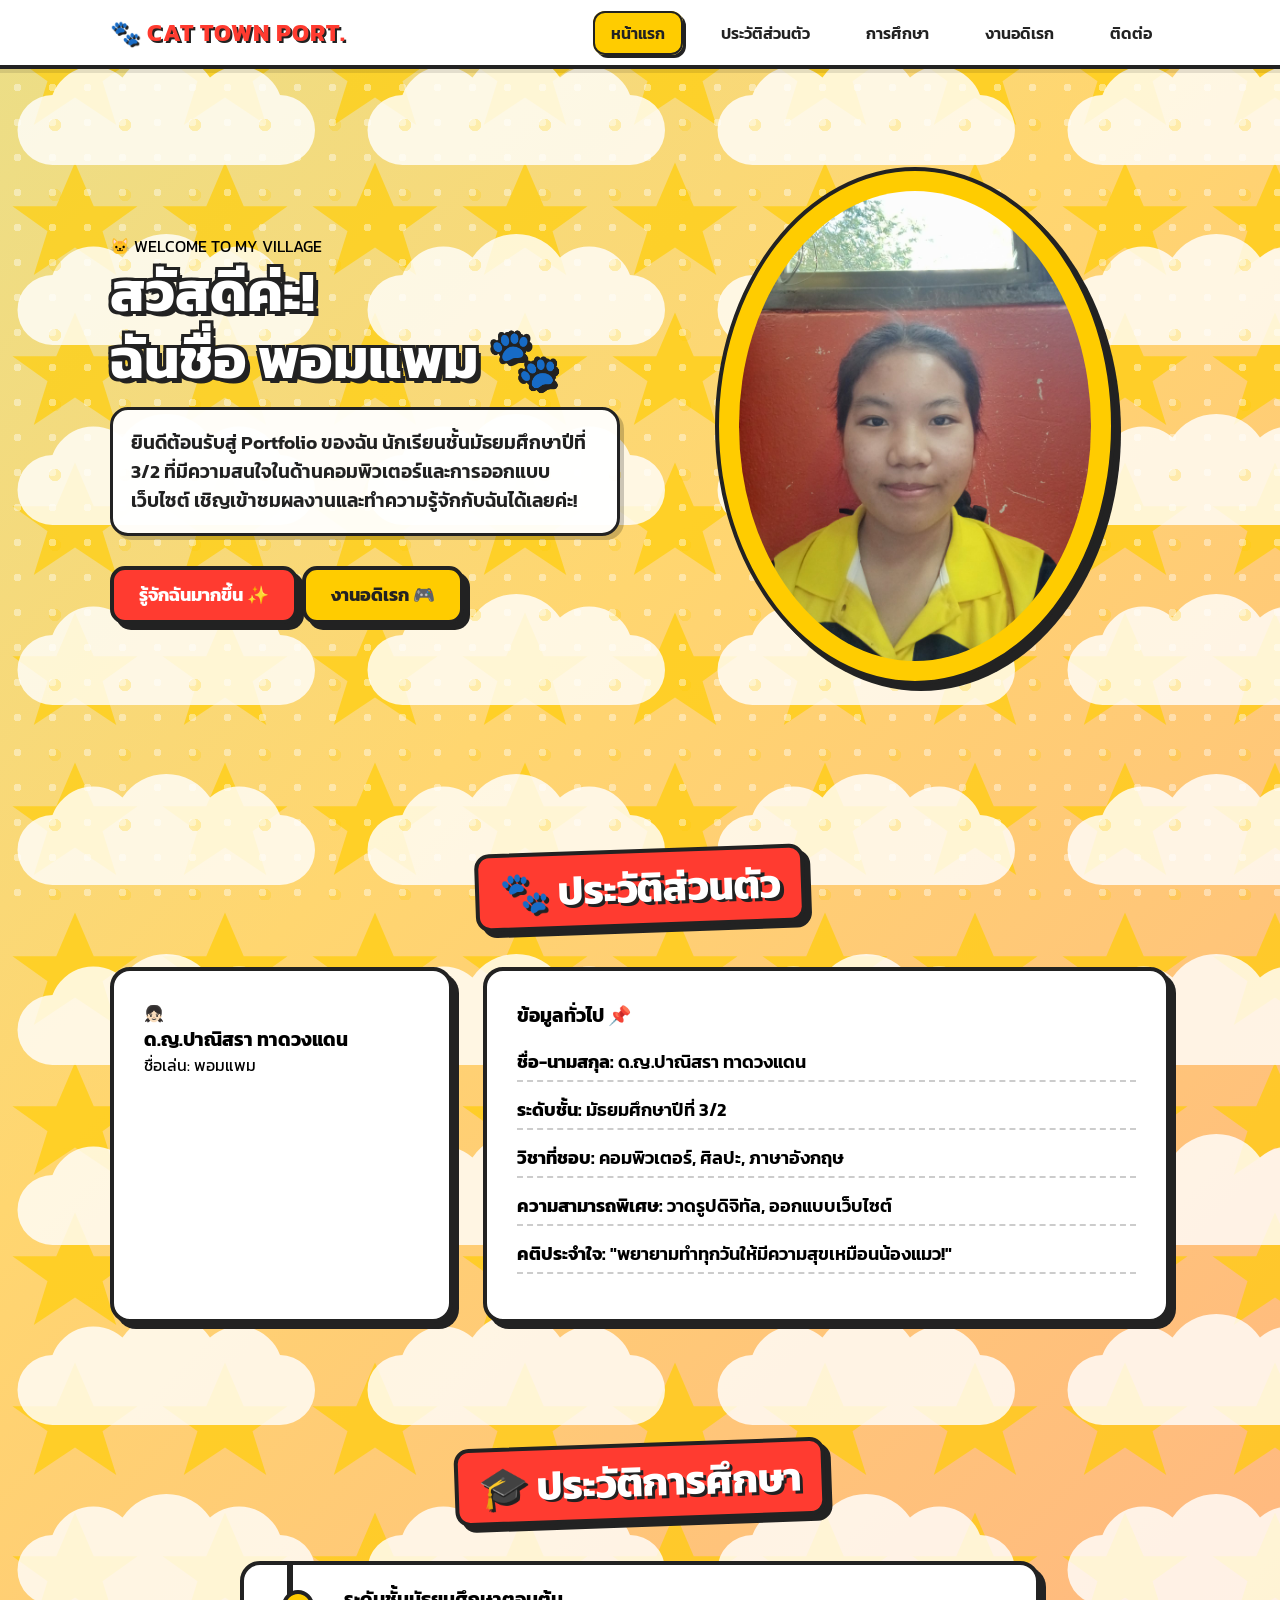
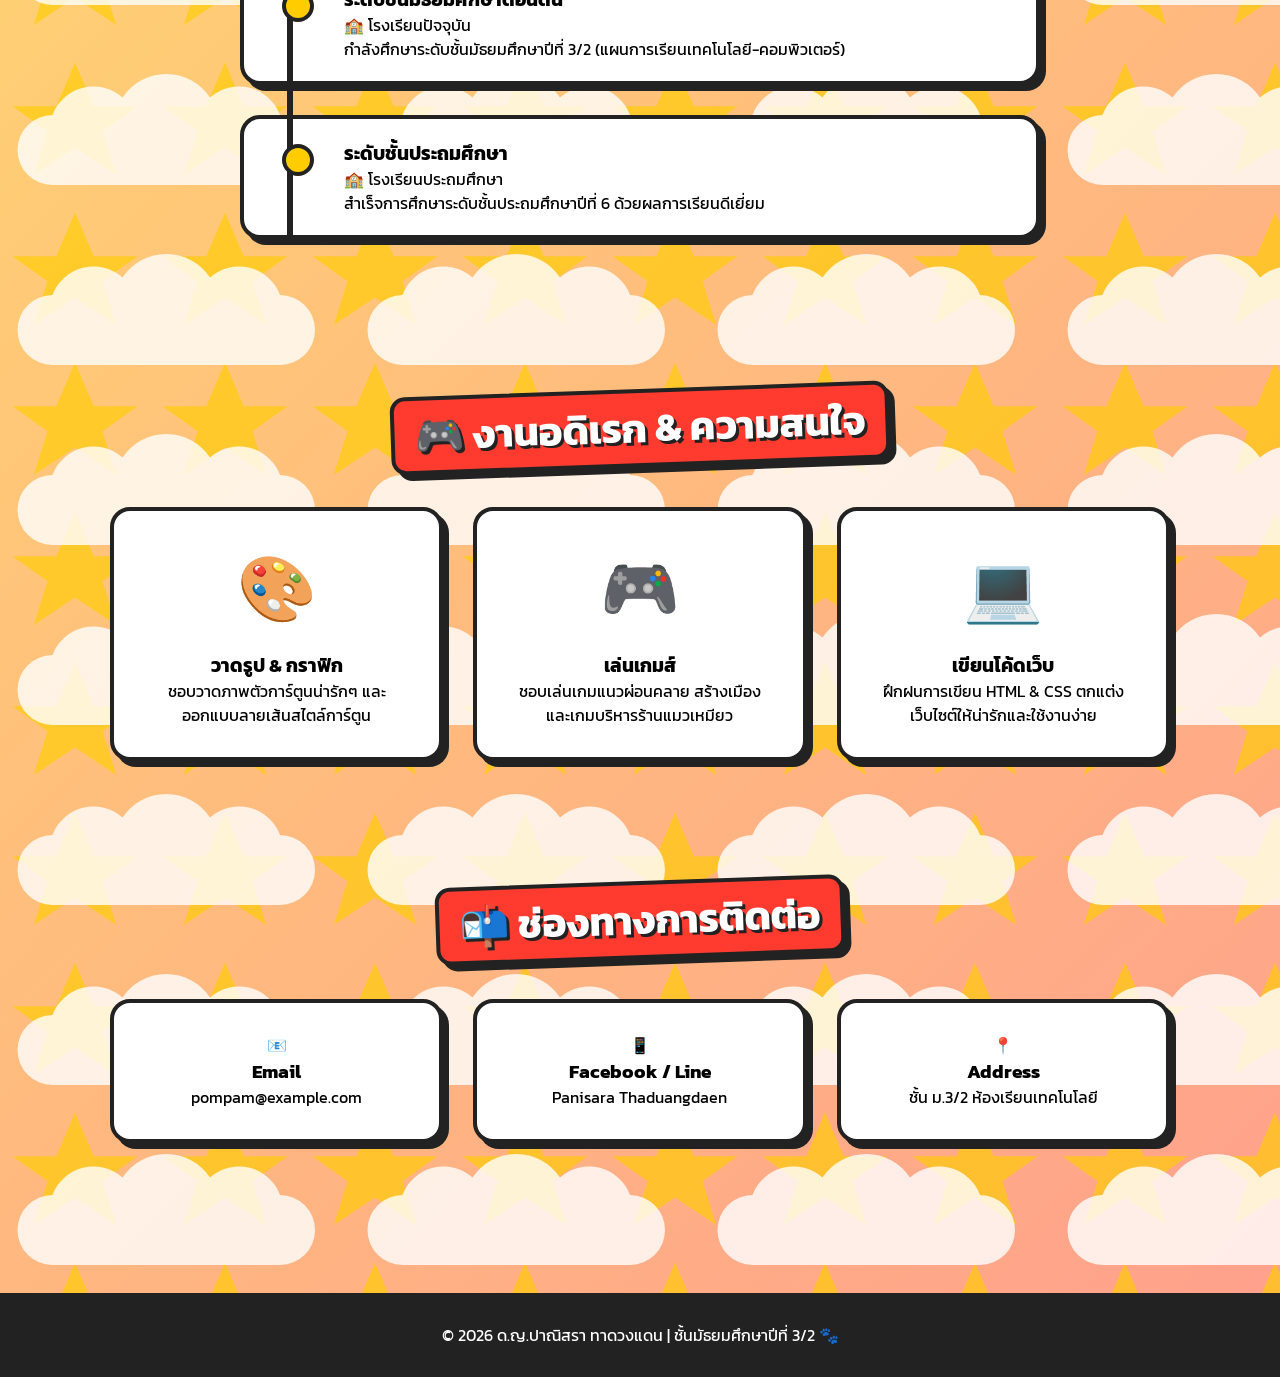
==== index.html @ d842cf43 "Update index.html" ====
<!DOCTYPE html>
<html lang="th">
<head>
    <meta charset="UTF-8">
    <meta name="viewport" content="width=device-width, initial-scale=1.0">
    <title>หน้าแรก | Portfolio ของพอมแพม 🐾</title>
    <link rel="stylesheet" href="style.css?v=cat_village">
</head>
<body>

    <!-- ================= 🧭 Navbar สไตล์เกม ================= -->
    <nav>
        <div class="nav-container">
            <a href="index.html" class="logo">🐾 CAT TOWN PORT.</a>
            <ul class="nav-links">
                <li><a href="#home" class="active">หน้าแรก</a></li>
                <li><a href="#profile">ประวัติส่วนตัว</a></li>
                <li><a href="#education">การศึกษา</a></li>
                <li><a href="#hobby">งานอดิเรก</a></li>
                <li><a href="#contact">ติดต่อ</a></li>
            </ul>
        </div>
    </nav>

    <!-- ================= 🌟 Main Container ================= -->
    <main class="container">
        
        <!-- Hero Section (หน้าแรก) -->
        <section id="home" class="hero">
            <div class="hero-content">
                <div class="badge">🐱 WELCOME TO MY VILLAGE</div>
                <h1>สวัสดีค่ะ! <br>ฉันชื่อ พอมแพม 🐾</h1>
                <p>ยินดีต้อนรับสู่ Portfolio ของฉัน นักเรียนชั้นมัธยมศึกษาปีที่ 3/2 ที่มีความสนใจในด้านคอมพิวเตอร์และการออกแบบเว็บไซต์ เชิญเข้าชมผลงานและทำความรู้จักกับฉันได้เลยค่ะ!</p>
                
                <div class="hero-buttons">
                    <a href="#profile" class="btn btn-primary">รู้จักฉันมากขึ้น ✨</a>
                    <a href="#hobby" class="btn">งานอดิเรก 🎮</a>
                </div>
            </div>
            
            <div class="hero-image-container">
                <div class="avatar-frame">
                    <img src="images/image6.jfif" alt="รูปโปรไฟล์ของพอมแพม" class="hero-image" onerror="this.src='https://via.placeholder.com/350x350/FFCC00/222222?text=PomPam+Cat';">
                </div>
            </div>
        </section>

        <!-- Profile Section (ประวัติส่วนตัว) -->
        <section id="profile">
            <h2 class="section-title">🐾 ประวัติส่วนตัว</h2>
            <div class="profile-grid">
                <div class="comic-card text-center">
                    <div class="profile-avatar">👧🏻</div>
                    <h3>ด.ญ.ปาณิสรา ทาดวงแดน</h3>
                    <p class="subtitle">ชื่อเล่น: พอมแพม</p>
                </div>
                <div class="comic-card">
                    <h3>ข้อมูลทั่วไป 📌</h3>
                    <ul class="info-list">
                        <li><strong>ชื่อ-นามสกุล:</strong> ด.ญ.ปาณิสรา ทาดวงแดน</li>
                        <li><strong>ระดับชั้น:</strong> มัธยมศึกษาปีที่ 3/2</li>
                        <li><strong>วิชาที่ชอบ:</strong> คอมพิวเตอร์, ศิลปะ, ภาษาอังกฤษ</li>
                        <li><strong>ความสามารถพิเศษ:</strong> วาดรูปดิจิทัล, ออกแบบเว็บไซต์</li>
                        <li><strong>คติประจำใจ:</strong> "พยายามทำทุกวันให้มีความสุขเหมือนน้องแมว!"</li>
                    </ul>
                </div>
            </div>
        </section>

        <!-- Education Section (การศึกษา) -->
        <section id="education">
            <h2 class="section-title">🎓 ประวัติการศึกษา</h2>
            <div class="timeline">
                <div class="timeline-item comic-card">
                    <h3>ระดับชั้นมัธยมศึกษาตอนต้น</h3>
                    <p class="school-name">🏫 โรงเรียนปัจจุบัน</p>
                    <p>กำลังศึกษาระดับชั้นมัธยมศึกษาปีที่ 3/2 (แผนการเรียนเทคโนโลยี-คอมพิวเตอร์)</p>
                </div>
                <div class="timeline-item comic-card">
                    <h3>ระดับชั้นประถมศึกษา</h3>
                    <p class="school-name">🏫 โรงเรียนประถมศึกษา</p>
                    <p>สำเร็จการศึกษาระดับชั้นประถมศึกษาปีที่ 6 ด้วยผลการเรียนดีเยี่ยม</p>
                </div>
            </div>
        </section>

        <!-- Hobby Section (งานอดิเรก) -->
        <section id="hobby">
            <h2 class="section-title">🎮 งานอดิเรก & ความสนใจ</h2>
            <div class="hobby-grid">
                <div class="hobby-card">
                    <div class="hobby-icon">🎨</div>
                    <h3>วาดรูป & กราฟิก</h3>
                    <p>ชอบวาดภาพตัวการ์ตูนน่ารักๆ และออกแบบลายเส้นสไตล์การ์ตูน</p>
                </div>
                <div class="hobby-card">
                    <div class="hobby-icon">🎮</div>
                    <h3>เล่นเกมส์</h3>
                    <p>ชอบเล่นเกมแนวผ่อนคลาย สร้างเมือง และเกมบริหารร้านแมวเหมียว</p>
                </div>
                <div class="hobby-card">
                    <div class="hobby-icon">💻</div>
                    <h3>เขียนโค้ดเว็บ</h3>
                    <p>ฝึกฝนการเขียน HTML & CSS ตกแต่งเว็บไซต์ให้น่ารักและใช้งานง่าย</p>
                </div>
            </div>
        </section>

        <!-- Contact Section (ช่องทางติดต่อ) -->
        <section id="contact">
            <h2 class="section-title">📬 ช่องทางการติดต่อ</h2>
            <div class="contact-grid">
                <div class="contact-card comic-card">
                    <div class="contact-icon">📧</div>
                    <h3>Email</h3>
                    <p>pompam@example.com</p>
                </div>
                <div class="contact-card comic-card">
                    <div class="contact-icon">📱</div>
                    <h3>Facebook / Line</h3>
                    <p>Panisara Thaduangdaen</p>
                </div>
                <div class="contact-card comic-card">
                    <div class="contact-icon">📍</div>
                    <h3>Address</h3>
                    <p>ชั้น ม.3/2 ห้องเรียนเทคโนโลยี</p>
                </div>
            </div>
        </section>

    </main>

    <!-- ================= 🦶 Footer ================= -->
    <footer>
        <p>© 2026 ด.ญ.ปาณิสรา ทาดวงแดน | ชั้นมัธยมศึกษาปีที่ 3/2 🐾</p>
    </footer>

</body>
</html>
---- style.css ----
@import url('https://fonts.googleapis.com/css2?family=Kanit:wght@300;400;600;700&display=swap');

:root {
    --primary-red: #FF3B30;
    --primary-yellow: #FFCC00;
    --sky-blue: #87CEEB;
    --dark-text: #222222;
    --white: #FFFFFF;
    --border-color: #222222;
    --border-width: 4px;
    --shadow-solid: 6px 6px 0px var(--border-color);
    --shadow-hover: 10px 10px 0px var(--border-color);
}

* {
    margin: 0;
    padding: 0;
    box-sizing: border-box;
    font-family: 'Kanit', sans-serif;
}

/* ================= 🎮 พื้นหลังเกมเคลื่อนไหวแบบ Pure CSS (ไม่ต้องแก้ HTML) ================= */
body {
    min-height: 100vh;
    overflow-x: hidden;
    position: relative;
    
    /* รวมชั้นพื้นหลัง: เมฆ SVG + ดาวเกม SVG + พื้นหลังไล่สีพาสเทล */
    background-color: #70d6ff;
    background-image: 
        /* เมฆลอยสไตล์เกม */
        url("data:image/svg+xml,%3Csvg xmlns='http://www.w3.org/2000/svg' width='200' height='100' viewBox='0 0 200 100'%3E%3Cpath fill='%23ffffff' opacity='0.8' d='M 30,70 A 20,20 0 0,1 30,30 A 25,25 0 0,1 70,20 A 30,30 0 0,1 120,20 A 25,25 0 0,1 160,30 A 20,20 0 0,1 160,70 Z'/%3E%3C/svg%3E"),
        /* ดาวยอดฮิตสไตล์เกม */
        url("data:image/svg+xml,%3Csvg xmlns='http://www.w3.org/2000/svg' width='120' height='120' viewBox='0 0 120 120'%3E%3Cpolygon points='60,10 75,45 110,45 82,65 93,100 60,78 27,100 38,65 10,45 45,45' fill='%23FFCC00' opacity='0.65'/%3E%3C/svg%3E"),
        /* พื้นหลังไล่สีพาสเทล */
        linear-gradient(-45deg, #70d6ff, #ff70a6, #ffd670, #a1fcdf);
    
    background-size: 350px 180px, 150px 150px, 400% 400%;
    background-position: 0px 40px, 0px 0px, 0% 50%;
    animation: gameBgMove 25s linear infinite;
}

/* ลายจุด Comic เพิ่มความน่ารักทับอีกชั้น */
body::before {
    content: "";
    position: fixed;
    top: 0;
    left: 0;
    width: 100%;
    height: 100%;
    background-image: 
        radial-gradient(rgba(255, 255, 255, 0.4) 15%, transparent 16%),
        radial-gradient(rgba(255, 204, 0, 0.25) 12%, transparent 13%);
    background-size: 35px 35px, 70px 70px;
    background-position: 0 0, 20px 20px;
    z-index: -1;
    pointer-events: none;
}

/* แอนิเมชันให้เมฆ ดาว และสีท้องฟ้าเคลื่อนที่เหมือนเกม side-scroller */
@keyframes gameBgMove {
    0% {
        background-position: 0px 40px, 0px 0px, 0% 50%;
    }
    50% {
        background-position: 700px 80px, -350px 350px, 100% 50%;
    }
    100% {
        background-position: 1400px 40px, -700px 700px, 0% 50%;
    }
}

.container {
    max-width: 1100px;
    margin: 0 auto;
    padding: 0 20px;
}

/* ================= Navbar ================= */
nav {
    background-color: var(--white);
    border-bottom: var(--border-width) solid var(--border-color);
    position: sticky;
    top: 0;
    z-index: 100;
    box-shadow: 0 4px 0 rgba(0,0,0,0.1);
}

.nav-container {
    display: flex;
    justify-content: space-between;
    align-items: center;
    padding: 15px 20px;
    max-width: 1100px;
    margin: 0 auto;
}

.logo {
    font-size: 1.5rem;
    font-weight: 700;
    color: var(--primary-red);
    text-decoration: none;
    text-shadow: 2px 2px 0 var(--border-color);
    letter-spacing: 1px;
}

.nav-links {
    display: flex;
    list-style: none;
    gap: 20px;
}

.nav-links a {
    text-decoration: none;
    color: var(--dark-text);
    font-weight: 600;
    padding: 8px 16px;
    border-radius: 12px;
    border: 2px solid transparent;
    transition: all 0.3s ease;
}

.nav-links a:hover, .nav-links a.active {
    background-color: var(--primary-yellow);
    border: 2px solid var(--border-color);
    box-shadow: 3px 3px 0 var(--border-color);
    transform: translateY(-2px);
}

/* ================= UI Elements (Comic Style) ================= */
.comic-card {
    background: var(--white);
    border: var(--border-width) solid var(--border-color);
    border-radius: 20px;
    padding: 30px;
    box-shadow: var(--shadow-solid);
    transition: all 0.3s ease;
}

.comic-card:hover {
    transform: translateY(-5px);
    box-shadow: var(--shadow-hover);
}

.btn {
    display: inline-block;
    padding: 12px 25px;
    font-size: 1.1rem;
    font-weight: 700;
    text-decoration: none;
    color: var(--dark-text);
    background-color: var(--primary-yellow);
    border: var(--border-width) solid var(--border-color);
    border-radius: 15px;
    box-shadow: var(--shadow-solid);
    transition: all 0.2s ease;
    cursor: pointer;
}

.btn-primary {
    background-color: var(--primary-red);
    color: var(--white);
}

.btn:hover {
    transform: translateY(-4px) scale(1.02);
    box-shadow: var(--shadow-hover);
}

/* ================= Sections & Layouts ================= */
section {
    padding: 60px 0;
    animation: slideUp 0.8s ease-out;
}

.section-title {
    text-align: center;
    font-size: 2.5rem;
    color: var(--white);
    text-shadow: 3px 3px 0 var(--border-color);
    margin-bottom: 40px;
    position: relative;
    display: inline-block;
    left: 50%;
    transform: translateX(-50%);
    background: var(--primary-red);
    padding: 5px 20px;
    border: var(--border-width) solid var(--border-color);
    border-radius: 15px;
    box-shadow: var(--shadow-solid);
    transform: translateX(-50%) rotate(-2deg);
}

/* Hero Section */
.hero {
    display: grid;
    grid-template-columns: 1fr 1fr;
    gap: 40px;
    align-items: center;
    min-height: 80vh;
}

.hero-content h1 {
    font-size: 3.5rem;
    color: var(--white);
    text-shadow: 
        -3px -3px 0 var(--border-color),
         3px -3px 0 var(--border-color),
        -3px  3px 0 var(--border-color),
         3px  3px 0 var(--border-color),
         5px  5px 0 var(--border-color);
    margin-bottom: 15px;
    line-height: 1.2;
}

.hero-content p {
    font-size: 1.2rem;
    background: rgba(255, 255, 255, 0.95);
    padding: 18px;
    border-radius: 18px;
    border: 3px solid var(--border-color);
    box-shadow: 4px 4px 0 rgba(0,0,0,0.2);
    margin-bottom: 30px;
    font-weight: 600;
    color: var(--dark-text);
}

.hero-image-container {
    position: relative;
    text-align: center;
}

.hero-image {
    width: 100%;
    max-width: 400px;
    background: var(--primary-yellow);
    border: var(--border-width) solid var(--border-color);
    border-radius: 50%;
    padding: 20px;
    box-shadow: var(--shadow-solid);
    animation: float 3s ease-in-out infinite alternate;
}

/* Profile Grid */
.profile-grid {
    display: grid;
    grid-template-columns: 1fr 2fr;
    gap: 30px;
}

.info-list {
    list-style: none;
    margin-top: 20px;
}

.info-list li {
    margin-bottom: 15px;
    font-size: 1.1rem;
    font-weight: 600;
    border-bottom: 2px dashed #ccc;
    padding-bottom: 5px;
}

.info-list span {
    color: var(--primary-red);
}

/* Timeline (Education) */
.timeline {
    position: relative;
    max-width: 800px;
    margin: 0 auto;
}

.timeline::after {
    content: '';
    position: absolute;
    width: 6px;
    background-color: var(--border-color);
    top: 0;
    bottom: 0;
    left: 50px;
    margin-left: -3px;
    border-radius: 10px;
}

.timeline-item {
    padding: 20px 30px 20px 100px;
    position: relative;
    margin-bottom: 30px;
}

.timeline-item::after {
    content: '';
    position: absolute;
    width: 24px;
    height: 24px;
    right: auto;
    left: 38px;
    background-color: var(--primary-yellow);
    border: 4px solid var(--border-color);
    top: 25px;
    border-radius: 50%;
    z-index: 1;
}

/* Hobby Grid */
.hobby-grid {
    display: grid;
    grid-template-columns: repeat(auto-fit, minmax(300px, 1fr));
    gap: 30px;
}

.hobby-card {
    text-align: center;
    background: var(--white);
    border: var(--border-width) solid var(--border-color);
    border-radius: 20px;
    padding: 30px;
    box-shadow: var(--shadow-solid);
    transition: transform 0.3s cubic-bezier(0.175, 0.885, 0.32, 1.275);
}

.hobby-card:hover {
    transform: scale(1.05) rotate(2deg);
    background-color: #FFF9E6;
}

.hobby-icon {
    font-size: 4rem;
    margin-bottom: 15px;
}

/* Contact Grid */
.contact-grid {
    display: grid;
    grid-template-columns: repeat(auto-fit, minmax(250px, 1fr));
    gap: 30px;
    margin-bottom: 40px;
}

.contact-card {
    text-align: center;
    background: var(--white);
}

/* Footer */
footer {
    background-color: var(--border-color);
    color: var(--white);
    text-align: center;
    padding: 30px 20px;
    margin-top: 50px;
}

/* Animations */
@keyframes slideUp {
    from { opacity: 0; transform: translateY(40px); }
    to { opacity: 1; transform: translateY(0); }
}

@keyframes float {
    0% { transform: translateY(0px) rotate(0deg); }
    100% { transform: translateY(-20px) rotate(3deg); }
}

/* Responsive Design */
@media (max-width: 768px) {
    .nav-links {
        gap: 10px;
        flex-wrap: wrap;
        justify-content: center;
    }
    .hero, .profile-grid {
        grid-template-columns: 1fr;
        text-align: center;
    }
    .hero-content h1 {
        font-size: 2.5rem;
    }
    .timeline::after {
        left: 31px;
    }
    .timeline-item {
        padding: 20px 20px 20px 70px;
    }
    .timeline-item::after {
        left: 15px;
    }
    .section-title {
        font-size: 2rem;
    }
}
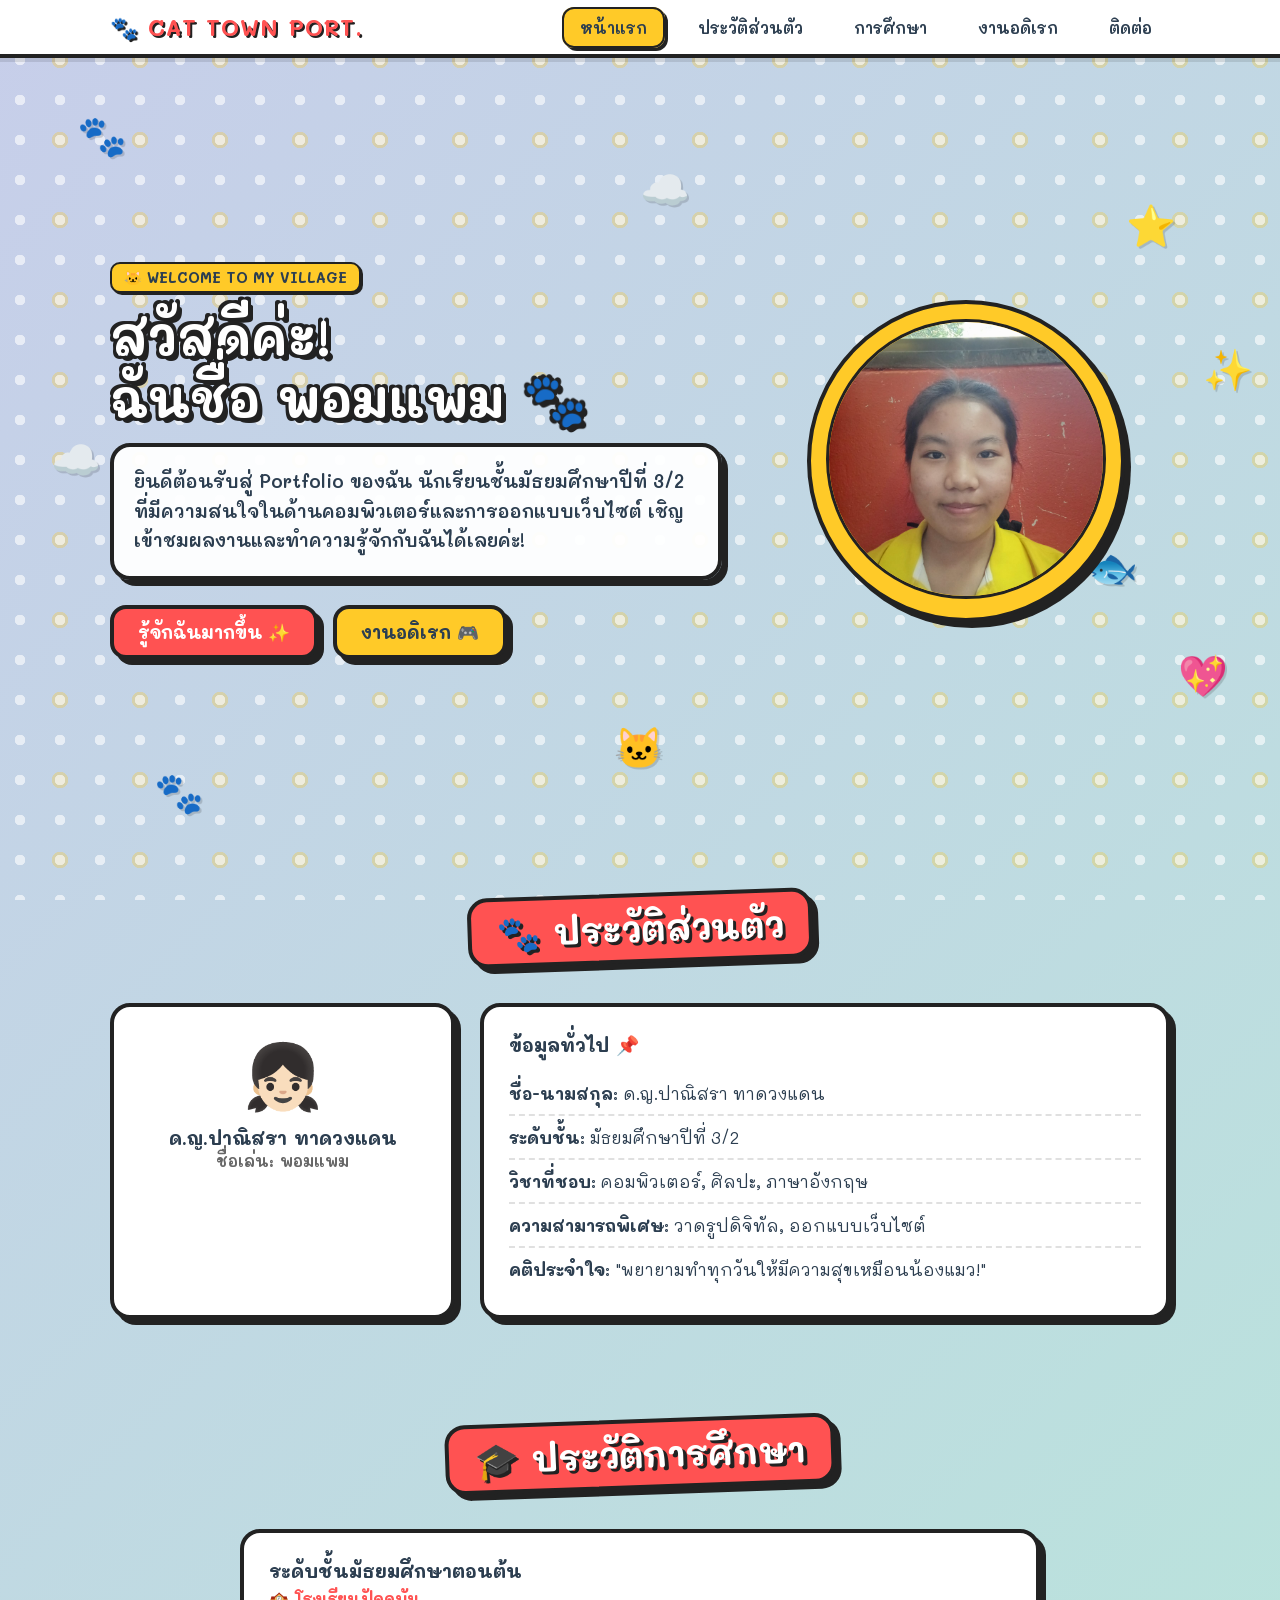
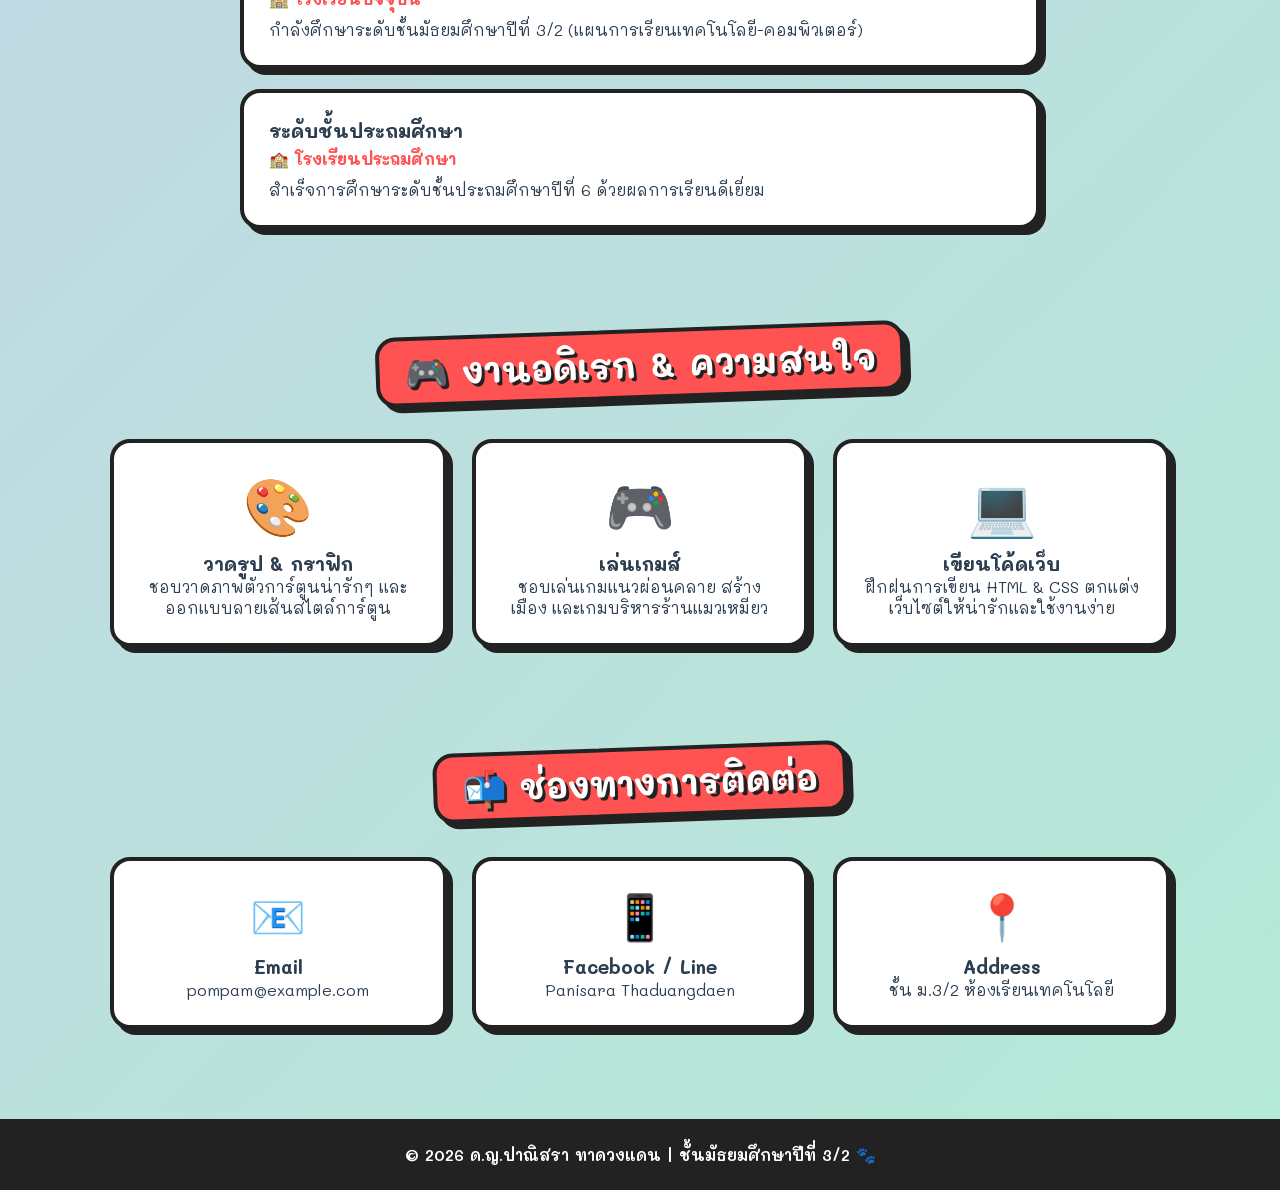
==== commit 65ea95c1: "Update index.html" ====
--- a/index.html
+++ b/index.html
@@ -4,9 +4,22 @@
     <meta charset="UTF-8">
     <meta name="viewport" content="width=device-width, initial-scale=1.0">
     <title>หน้าแรก | Portfolio ของพอมแพม 🐾</title>
-    <link rel="stylesheet" href="style.css?v=cat_village">
+    <link rel="stylesheet" href="style.css?v=kawaii_v1">
 </head>
 <body>
+
+    <!-- ================= 🎈 ฉากไอคอนน่ารักลอยเคลื่อนไหว ================= -->
+    <div class="bg-decorations">
+        <span class="decor-item item1">🐾</span>
+        <span class="decor-item item2">⭐</span>
+        <span class="decor-item item3">☁️</span>
+        <span class="decor-item item4">💖</span>
+        <span class="decor-item item5">🐾</span>
+        <span class="decor-item item6">☁️</span>
+        <span class="decor-item item7">🐟</span>
+        <span class="decor-item item8">✨</span>
+        <span class="decor-item item9">🐱</span>
+    </div>
 
     <!-- ================= 🧭 Navbar สไตล์เกม ================= -->
     <nav>
--- a/style.css
+++ b/style.css
@@ -1,46 +1,38 @@
-@import url('https://fonts.googleapis.com/css2?family=Kanit:wght@300;400;600;700&display=swap');
+@import url('https://fonts.googleapis.com/css2?family=Mali:wght@400;600;700&family=Kanit:wght@300;400;600;700&display=swap');
 
 :root {
-    --primary-red: #FF3B30;
-    --primary-yellow: #FFCC00;
-    --sky-blue: #87CEEB;
-    --dark-text: #222222;
-    --white: #FFFFFF;
+    --primary-red: #FF5252;
+    --primary-yellow: #FFCA28;
+    --dark-text: #2C3E50;
     --border-color: #222222;
     --border-width: 4px;
     --shadow-solid: 6px 6px 0px var(--border-color);
     --shadow-hover: 10px 10px 0px var(--border-color);
+    --white: #FFFFFF;
 }
 
 * {
     margin: 0;
     padding: 0;
     box-sizing: border-box;
-    font-family: 'Kanit', sans-serif;
-}
-
-/* ================= 🎮 พื้นหลังเกมเคลื่อนไหวแบบ Pure CSS (ไม่ต้องแก้ HTML) ================= */
+    font-family: 'Mali', 'Kanit', sans-serif;
+    scroll-behavior: smooth;
+}
+
+/* ================= 🌈 พื้นหลังพาสเทลเคลื่อนไหวสไตล์ Kawaii Game ================= */
 body {
     min-height: 100vh;
     overflow-x: hidden;
     position: relative;
+    color: var(--dark-text);
     
-    /* รวมชั้นพื้นหลัง: เมฆ SVG + ดาวเกม SVG + พื้นหลังไล่สีพาสเทล */
-    background-color: #70d6ff;
-    background-image: 
-        /* เมฆลอยสไตล์เกม */
-        url("data:image/svg+xml,%3Csvg xmlns='http://www.w3.org/2000/svg' width='200' height='100' viewBox='0 0 200 100'%3E%3Cpath fill='%23ffffff' opacity='0.8' d='M 30,70 A 20,20 0 0,1 30,30 A 25,25 0 0,1 70,20 A 30,30 0 0,1 120,20 A 25,25 0 0,1 160,30 A 20,20 0 0,1 160,70 Z'/%3E%3C/svg%3E"),
-        /* ดาวยอดฮิตสไตล์เกม */
-        url("data:image/svg+xml,%3Csvg xmlns='http://www.w3.org/2000/svg' width='120' height='120' viewBox='0 0 120 120'%3E%3Cpolygon points='60,10 75,45 110,45 82,65 93,100 60,78 27,100 38,65 10,45 45,45' fill='%23FFCC00' opacity='0.65'/%3E%3C/svg%3E"),
-        /* พื้นหลังไล่สีพาสเทล */
-        linear-gradient(-45deg, #70d6ff, #ff70a6, #ffd670, #a1fcdf);
-    
-    background-size: 350px 180px, 150px 150px, 400% 400%;
-    background-position: 0px 40px, 0px 0px, 0% 50%;
-    animation: gameBgMove 25s linear infinite;
-}
-
-/* ลายจุด Comic เพิ่มความน่ารักทับอีกชั้น */
+    /* การไล่สีท้องฟ้าพาสเทล 4 สีที่หมุนเวียนนุ่มนวล */
+    background: linear-gradient(-45deg, #FFB7B2, #FFDAC1, #E2F0CB, #B5EAD7, #C7CEEA);
+    background-size: 400% 400%;
+    animation: kawaiiGradient 16s ease infinite;
+}
+
+/* ลายจุดน่ารักๆ ทับพื้นหลัง */
 body::before {
     content: "";
     position: fixed;
@@ -49,34 +41,61 @@
     width: 100%;
     height: 100%;
     background-image: 
-        radial-gradient(rgba(255, 255, 255, 0.4) 15%, transparent 16%),
-        radial-gradient(rgba(255, 204, 0, 0.25) 12%, transparent 13%);
-    background-size: 35px 35px, 70px 70px;
+        radial-gradient(rgba(255, 255, 255, 0.6) 18%, transparent 19%),
+        radial-gradient(rgba(255, 202, 40, 0.3) 14%, transparent 15%);
+    background-size: 40px 40px, 80px 80px;
     background-position: 0 0, 20px 20px;
     z-index: -1;
     pointer-events: none;
 }
 
-/* แอนิเมชันให้เมฆ ดาว และสีท้องฟ้าเคลื่อนที่เหมือนเกม side-scroller */
-@keyframes gameBgMove {
-    0% {
-        background-position: 0px 40px, 0px 0px, 0% 50%;
-    }
-    50% {
-        background-position: 700px 80px, -350px 350px, 100% 50%;
-    }
-    100% {
-        background-position: 1400px 40px, -700px 700px, 0% 50%;
-    }
-}
-
-.container {
-    max-width: 1100px;
-    margin: 0 auto;
-    padding: 0 20px;
-}
-
-/* ================= Navbar ================= */
+/* ================= 🎈 ไอคอนลอยเคลื่อนไหว (Floating Animations) ================= */
+.bg-decorations {
+    position: fixed;
+    top: 0;
+    left: 0;
+    width: 100%;
+    height: 100%;
+    pointer-events: none;
+    z-index: 0;
+    overflow: hidden;
+}
+
+.decor-item {
+    position: absolute;
+    font-size: 2.5rem;
+    filter: drop-shadow(2px 2px 0px rgba(0,0,0,0.15));
+    animation: floatKawaii 4s ease-in-out infinite alternate;
+}
+
+.item1 { top: 12%; left: 6%;  animation-delay: 0s; }
+.item2 { top: 22%; left: 88%; animation-delay: 0.8s; }
+.item3 { top: 48%; left: 4%;  animation-delay: 1.5s; }
+.item4 { top: 72%; left: 92%; animation-delay: 0.3s; }
+.item5 { top: 85%; left: 12%; animation-delay: 2s; }
+.item6 { top: 18%; left: 50%; animation-delay: 1.1s; }
+.item7 { top: 60%; left: 85%; animation-delay: 2.4s; }
+.item8 { top: 38%; left: 94%; animation-delay: 0.5s; }
+.item9 { top: 80%; left: 48%; animation-delay: 1.7s; }
+
+/* Keyframes */
+@keyframes kawaiiGradient {
+    0% { background-position: 0% 50%; }
+    50% { background-position: 100% 50%; }
+    100% { background-position: 0% 50%; }
+}
+
+@keyframes floatKawaii {
+    0% { transform: translateY(0px) rotate(-8deg) scale(1); }
+    100% { transform: translateY(-22px) rotate(8deg) scale(1.12); }
+}
+
+@keyframes heroAvatarFloat {
+    0% { transform: translateY(0px) rotate(0deg); }
+    100% { transform: translateY(-15px) rotate(3deg); }
+}
+
+/* ================= 🧭 Navbar ================= */
 nav {
     background-color: var(--white);
     border-bottom: var(--border-width) solid var(--border-color);
@@ -90,13 +109,13 @@
     display: flex;
     justify-content: space-between;
     align-items: center;
-    padding: 15px 20px;
+    padding: 12px 20px;
     max-width: 1100px;
     margin: 0 auto;
 }
 
 .logo {
-    font-size: 1.5rem;
+    font-size: 1.4rem;
     font-weight: 700;
     color: var(--primary-red);
     text-decoration: none;
@@ -107,7 +126,7 @@
 .nav-links {
     display: flex;
     list-style: none;
-    gap: 20px;
+    gap: 15px;
 }
 
 .nav-links a {
@@ -117,7 +136,7 @@
     padding: 8px 16px;
     border-radius: 12px;
     border: 2px solid transparent;
-    transition: all 0.3s ease;
+    transition: all 0.25s ease;
 }
 
 .nav-links a:hover, .nav-links a.active {
@@ -127,81 +146,59 @@
     transform: translateY(-2px);
 }
 
-/* ================= UI Elements (Comic Style) ================= */
-.comic-card {
-    background: var(--white);
-    border: var(--border-width) solid var(--border-color);
-    border-radius: 20px;
-    padding: 30px;
-    box-shadow: var(--shadow-solid);
-    transition: all 0.3s ease;
-}
-
-.comic-card:hover {
-    transform: translateY(-5px);
-    box-shadow: var(--shadow-hover);
-}
-
-.btn {
-    display: inline-block;
-    padding: 12px 25px;
-    font-size: 1.1rem;
-    font-weight: 700;
-    text-decoration: none;
-    color: var(--dark-text);
-    background-color: var(--primary-yellow);
-    border: var(--border-width) solid var(--border-color);
-    border-radius: 15px;
-    box-shadow: var(--shadow-solid);
-    transition: all 0.2s ease;
-    cursor: pointer;
-}
-
-.btn-primary {
-    background-color: var(--primary-red);
-    color: var(--white);
-}
-
-.btn:hover {
-    transform: translateY(-4px) scale(1.02);
-    box-shadow: var(--shadow-hover);
-}
-
-/* ================= Sections & Layouts ================= */
+/* ================= 🖼️ Layout & Containers ================= */
+.container {
+    max-width: 1100px;
+    margin: 0 auto;
+    padding: 0 20px;
+    position: relative;
+    z-index: 1;
+}
+
 section {
-    padding: 60px 0;
-    animation: slideUp 0.8s ease-out;
+    padding: 70px 0 30px 0;
 }
 
 .section-title {
     text-align: center;
-    font-size: 2.5rem;
+    font-size: 2.2rem;
     color: var(--white);
     text-shadow: 3px 3px 0 var(--border-color);
     margin-bottom: 40px;
+    background: var(--primary-red);
+    padding: 8px 25px;
+    border: var(--border-width) solid var(--border-color);
+    border-radius: 20px;
+    box-shadow: var(--shadow-solid);
+    display: inline-block;
     position: relative;
-    display: inline-block;
     left: 50%;
-    transform: translateX(-50%);
-    background: var(--primary-red);
-    padding: 5px 20px;
-    border: var(--border-width) solid var(--border-color);
-    border-radius: 15px;
-    box-shadow: var(--shadow-solid);
     transform: translateX(-50%) rotate(-2deg);
 }
 
-/* Hero Section */
+/* ================= 🦸 Hero Section ================= */
 .hero {
     display: grid;
-    grid-template-columns: 1fr 1fr;
+    grid-template-columns: 1.2fr 0.8fr;
     gap: 40px;
     align-items: center;
-    min-height: 80vh;
+    min-height: 85vh;
+}
+
+.badge {
+    display: inline-block;
+    background: var(--primary-yellow);
+    border: 2px solid var(--border-color);
+    padding: 4px 12px;
+    border-radius: 10px;
+    font-weight: 700;
+    font-size: 0.9rem;
+    box-shadow: 2px 2px 0 var(--border-color);
+    margin-bottom: 12px;
 }
 
 .hero-content h1 {
-    font-size: 3.5rem;
+    font-size: 3.2rem;
     color: var(--white);
     text-shadow: 
         -3px -3px 0 var(--border-color),
@@ -214,111 +211,125 @@
 }
 
 .hero-content p {
-    font-size: 1.2rem;
+    font-size: 1.15rem;
     background: rgba(255, 255, 255, 0.95);
-    padding: 18px;
-    border-radius: 18px;
+    padding: 20px;
+    border-radius: 20px;
+    border: var(--border-width) solid var(--border-color);
+    box-shadow: var(--shadow-solid);
+    margin-bottom: 25px;
+    font-weight: 600;
+    line-height: 1.6;
+}
+
+.hero-buttons {
+    display: flex;
+    gap: 15px;
+    flex-wrap: wrap;
+}
+
+.hero-image-container {
+    text-align: center;
+}
+
+.avatar-frame {
+    display: inline-block;
+    background: var(--primary-yellow);
+    border: var(--border-width) solid var(--border-color);
+    border-radius: 50%;
+    padding: 15px;
+    box-shadow: var(--shadow-solid);
+    animation: heroAvatarFloat 3s ease-in-out infinite alternate;
+}
+
+.hero-image {
+    width: 280px;
+    height: 280px;
+    object-fit: cover;
+    border-radius: 50%;
     border: 3px solid var(--border-color);
-    box-shadow: 4px 4px 0 rgba(0,0,0,0.2);
-    margin-bottom: 30px;
+    background-color: #FFF;
+}
+
+/* ================= 🃏 Comic Cards ================= */
+.comic-card {
+    background: var(--white);
+    border: var(--border-width) solid var(--border-color);
+    border-radius: 20px;
+    padding: 25px;
+    box-shadow: var(--shadow-solid);
+    transition: transform 0.25s ease, box-shadow 0.25s ease;
+}
+
+.comic-card:hover {
+    transform: translateY(-5px);
+    box-shadow: var(--shadow-hover);
+}
+
+.profile-avatar {
+    font-size: 4rem;
+    margin-bottom: 10px;
+}
+
+.subtitle {
+    color: #666;
     font-weight: 600;
-    color: var(--dark-text);
-}
-
-.hero-image-container {
-    position: relative;
-    text-align: center;
-}
-
-.hero-image {
-    width: 100%;
-    max-width: 400px;
-    background: var(--primary-yellow);
-    border: var(--border-width) solid var(--border-color);
-    border-radius: 50%;
-    padding: 20px;
-    box-shadow: var(--shadow-solid);
-    animation: float 3s ease-in-out infinite alternate;
-}
+}
+
+.text-center { text-align: center; }
 
 /* Profile Grid */
 .profile-grid {
     display: grid;
     grid-template-columns: 1fr 2fr;
-    gap: 30px;
+    gap: 25px;
 }
 
 .info-list {
     list-style: none;
-    margin-top: 20px;
+    margin-top: 15px;
 }
 
 .info-list li {
-    margin-bottom: 15px;
-    font-size: 1.1rem;
-    font-weight: 600;
-    border-bottom: 2px dashed #ccc;
-    padding-bottom: 5px;
-}
-
-.info-list span {
-    color: var(--primary-red);
+    padding: 10px 0;
+    font-size: 1.05rem;
+    border-bottom: 2px dashed #E0E0E0;
+}
+
+.info-list li:last-child {
+    border-bottom: none;
 }
 
 /* Timeline (Education) */
 .timeline {
-    position: relative;
+    display: flex;
+    flex-direction: column;
+    gap: 20px;
     max-width: 800px;
     margin: 0 auto;
 }
 
-.timeline::after {
-    content: '';
-    position: absolute;
-    width: 6px;
-    background-color: var(--border-color);
-    top: 0;
-    bottom: 0;
-    left: 50px;
-    margin-left: -3px;
-    border-radius: 10px;
-}
-
-.timeline-item {
-    padding: 20px 30px 20px 100px;
-    position: relative;
-    margin-bottom: 30px;
-}
-
-.timeline-item::after {
-    content: '';
-    position: absolute;
-    width: 24px;
-    height: 24px;
-    right: auto;
-    left: 38px;
-    background-color: var(--primary-yellow);
-    border: 4px solid var(--border-color);
-    top: 25px;
-    border-radius: 50%;
-    z-index: 1;
+.school-name {
+    color: var(--primary-red);
+    font-weight: 700;
+    margin: 5px 0 10px 0;
 }
 
 /* Hobby Grid */
 .hobby-grid {
     display: grid;
-    grid-template-columns: repeat(auto-fit, minmax(300px, 1fr));
-    gap: 30px;
+    grid-template-columns: repeat(auto-fit, minmax(280px, 1fr));
+    gap: 25px;
 }
 
 .hobby-card {
+    background: var(--white);
+    border: var(--border-width) solid var(--border-color);
+    border-radius: 20px;
+    padding: 25px;
     text-align: center;
-    background: var(--white);
-    border: var(--border-width) solid var(--border-color);
-    border-radius: 20px;
-    padding: 30px;
-    box-shadow: var(--shadow-solid);
-    transition: transform 0.3s cubic-bezier(0.175, 0.885, 0.32, 1.275);
+    box-shadow: var(--shadow-solid);
+    transition: all 0.3s cubic-bezier(0.175, 0.885, 0.32, 1.275);
 }
 
 .hobby-card:hover {
@@ -327,47 +338,66 @@
 }
 
 .hobby-icon {
-    font-size: 4rem;
-    margin-bottom: 15px;
+    font-size: 3.5rem;
+    margin-bottom: 10px;
 }
 
 /* Contact Grid */
 .contact-grid {
     display: grid;
-    grid-template-columns: repeat(auto-fit, minmax(250px, 1fr));
-    gap: 30px;
-    margin-bottom: 40px;
+    grid-template-columns: repeat(auto-fit, minmax(240px, 1fr));
+    gap: 25px;
 }
 
 .contact-card {
     text-align: center;
-    background: var(--white);
-}
-
-/* Footer */
+}
+
+.contact-icon {
+    font-size: 2.8rem;
+    margin-bottom: 10px;
+}
+
+/* ================= 🔘 Buttons ================= */
+.btn {
+    display: inline-block;
+    padding: 12px 24px;
+    font-size: 1.1rem;
+    font-weight: 700;
+    text-decoration: none;
+    color: var(--dark-text);
+    background-color: var(--primary-yellow);
+    border: var(--border-width) solid var(--border-color);
+    border-radius: 16px;
+    box-shadow: var(--shadow-solid);
+    transition: all 0.2s ease;
+    cursor: pointer;
+}
+
+.btn-primary {
+    background-color: var(--primary-red);
+    color: var(--white);
+}
+
+.btn:hover {
+    transform: translateY(-4px) scale(1.03);
+    box-shadow: var(--shadow-hover);
+}
+
+/* ================= 🦶 Footer ================= */
 footer {
     background-color: var(--border-color);
     color: var(--white);
     text-align: center;
-    padding: 30px 20px;
-    margin-top: 50px;
-}
-
-/* Animations */
-@keyframes slideUp {
-    from { opacity: 0; transform: translateY(40px); }
-    to { opacity: 1; transform: translateY(0); }
-}
-
-@keyframes float {
-    0% { transform: translateY(0px) rotate(0deg); }
-    100% { transform: translateY(-20px) rotate(3deg); }
-}
-
-/* Responsive Design */
+    padding: 25px 20px;
+    margin-top: 60px;
+    font-weight: 600;
+}
+
+/* ================= 📱 Responsive ================= */
 @media (max-width: 768px) {
     .nav-links {
-        gap: 10px;
+        gap: 8px;
         flex-wrap: wrap;
         justify-content: center;
     }
@@ -376,18 +406,16 @@
         text-align: center;
     }
     .hero-content h1 {
-        font-size: 2.5rem;
-    }
-    .timeline::after {
-        left: 31px;
-    }
-    .timeline-item {
-        padding: 20px 20px 20px 70px;
-    }
-    .timeline-item::after {
-        left: 15px;
+        font-size: 2.3rem;
+    }
+    .hero-buttons {
+        justify-content: center;
+    }
+    .hero-image {
+        width: 220px;
+        height: 220px;
     }
     .section-title {
-        font-size: 2rem;
-    }
-}
+        font-size: 1.7rem;
+    }
+}
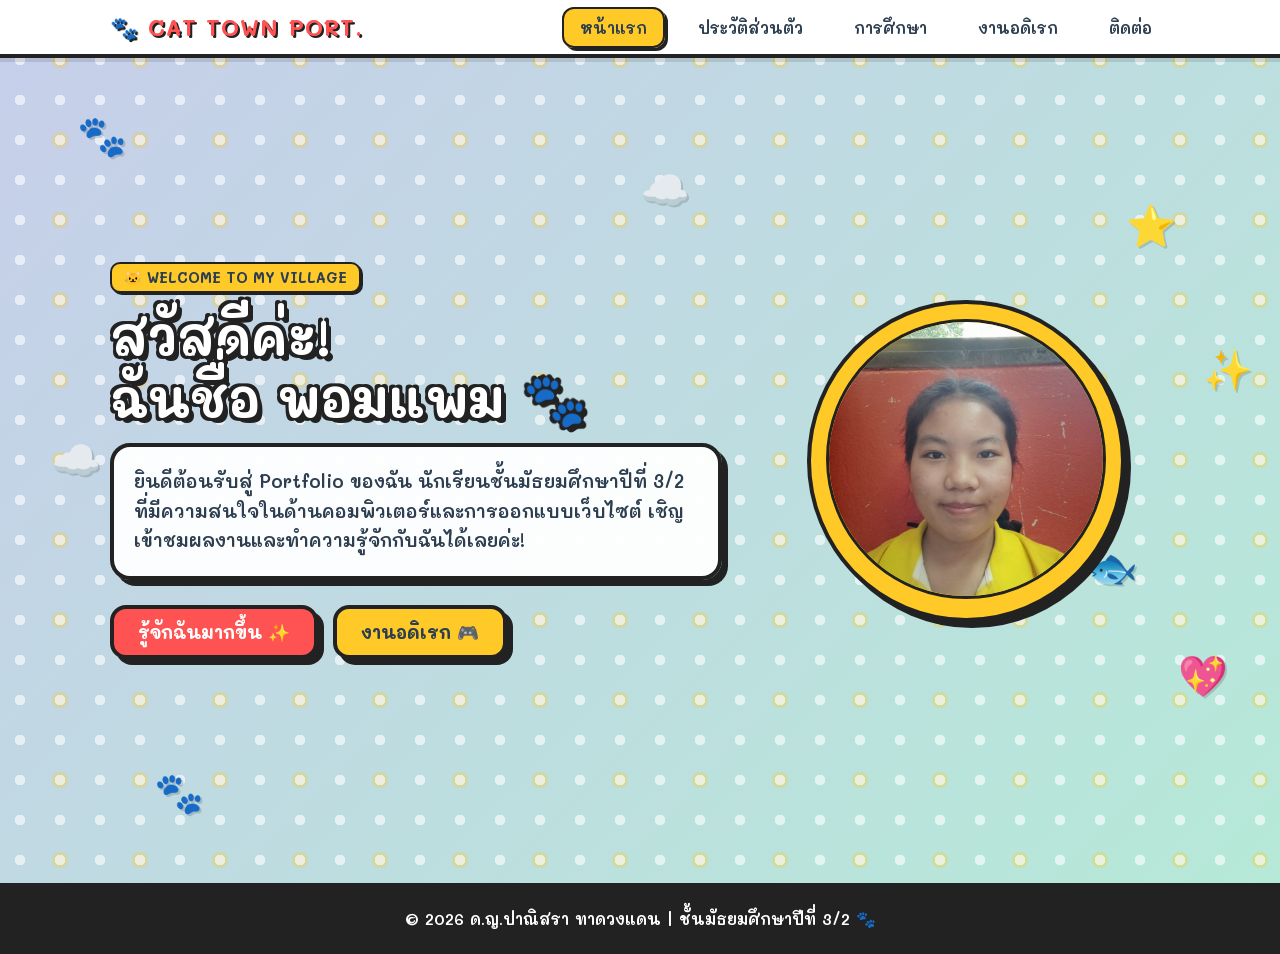
==== commit b1fc5c9d: "Update index.html" ====
--- a/index.html
+++ b/index.html
@@ -4,11 +4,11 @@
     <meta charset="UTF-8">
     <meta name="viewport" content="width=device-width, initial-scale=1.0">
     <title>หน้าแรก | Portfolio ของพอมแพม 🐾</title>
-    <link rel="stylesheet" href="style.css?v=kawaii_v1">
+    <link rel="stylesheet" href="style.css">
 </head>
 <body>
 
-    <!-- ================= 🎈 ฉากไอคอนน่ารักลอยเคลื่อนไหว ================= -->
+    <!-- ไอคอนน่ารักลอยพื้นหลัง -->
     <div class="bg-decorations">
         <span class="decor-item item1">🐾</span>
         <span class="decor-item item2">⭐</span>
@@ -18,36 +18,33 @@
         <span class="decor-item item6">☁️</span>
         <span class="decor-item item7">🐟</span>
         <span class="decor-item item8">✨</span>
-        <span class="decor-item item9">🐱</span>
     </div>
 
-    <!-- ================= 🧭 Navbar สไตล์เกม ================= -->
+    <!-- Navbar -->
     <nav>
         <div class="nav-container">
             <a href="index.html" class="logo">🐾 CAT TOWN PORT.</a>
             <ul class="nav-links">
-                <li><a href="#home" class="active">หน้าแรก</a></li>
-                <li><a href="#profile">ประวัติส่วนตัว</a></li>
-                <li><a href="#education">การศึกษา</a></li>
-                <li><a href="#hobby">งานอดิเรก</a></li>
-                <li><a href="#contact">ติดต่อ</a></li>
+                <li><a href="index.html" class="active">หน้าแรก</a></li>
+                <li><a href="profile.html">ประวัติส่วนตัว</a></li>
+                <li><a href="education.html">การศึกษา</a></li>
+                <li><a href="hobby.html">งานอดิเรก</a></li>
+                <li><a href="contact.html">ติดต่อ</a></li>
             </ul>
         </div>
     </nav>
 
-    <!-- ================= 🌟 Main Container ================= -->
-    <main class="container">
-        
-        <!-- Hero Section (หน้าแรก) -->
-        <section id="home" class="hero">
+    <!-- Content -->
+    <main class="container page-content">
+        <section class="hero">
             <div class="hero-content">
                 <div class="badge">🐱 WELCOME TO MY VILLAGE</div>
                 <h1>สวัสดีค่ะ! <br>ฉันชื่อ พอมแพม 🐾</h1>
                 <p>ยินดีต้อนรับสู่ Portfolio ของฉัน นักเรียนชั้นมัธยมศึกษาปีที่ 3/2 ที่มีความสนใจในด้านคอมพิวเตอร์และการออกแบบเว็บไซต์ เชิญเข้าชมผลงานและทำความรู้จักกับฉันได้เลยค่ะ!</p>
                 
                 <div class="hero-buttons">
-                    <a href="#profile" class="btn btn-primary">รู้จักฉันมากขึ้น ✨</a>
-                    <a href="#hobby" class="btn">งานอดิเรก 🎮</a>
+                    <a href="profile.html" class="btn btn-primary">รู้จักฉันมากขึ้น ✨</a>
+                    <a href="hobby.html" class="btn">งานอดิเรก 🎮</a>
                 </div>
             </div>
             
@@ -57,93 +54,8 @@
                 </div>
             </div>
         </section>
-
-        <!-- Profile Section (ประวัติส่วนตัว) -->
-        <section id="profile">
-            <h2 class="section-title">🐾 ประวัติส่วนตัว</h2>
-            <div class="profile-grid">
-                <div class="comic-card text-center">
-                    <div class="profile-avatar">👧🏻</div>
-                    <h3>ด.ญ.ปาณิสรา ทาดวงแดน</h3>
-                    <p class="subtitle">ชื่อเล่น: พอมแพม</p>
-                </div>
-                <div class="comic-card">
-                    <h3>ข้อมูลทั่วไป 📌</h3>
-                    <ul class="info-list">
-                        <li><strong>ชื่อ-นามสกุล:</strong> ด.ญ.ปาณิสรา ทาดวงแดน</li>
-                        <li><strong>ระดับชั้น:</strong> มัธยมศึกษาปีที่ 3/2</li>
-                        <li><strong>วิชาที่ชอบ:</strong> คอมพิวเตอร์, ศิลปะ, ภาษาอังกฤษ</li>
-                        <li><strong>ความสามารถพิเศษ:</strong> วาดรูปดิจิทัล, ออกแบบเว็บไซต์</li>
-                        <li><strong>คติประจำใจ:</strong> "พยายามทำทุกวันให้มีความสุขเหมือนน้องแมว!"</li>
-                    </ul>
-                </div>
-            </div>
-        </section>
-
-        <!-- Education Section (การศึกษา) -->
-        <section id="education">
-            <h2 class="section-title">🎓 ประวัติการศึกษา</h2>
-            <div class="timeline">
-                <div class="timeline-item comic-card">
-                    <h3>ระดับชั้นมัธยมศึกษาตอนต้น</h3>
-                    <p class="school-name">🏫 โรงเรียนปัจจุบัน</p>
-                    <p>กำลังศึกษาระดับชั้นมัธยมศึกษาปีที่ 3/2 (แผนการเรียนเทคโนโลยี-คอมพิวเตอร์)</p>
-                </div>
-                <div class="timeline-item comic-card">
-                    <h3>ระดับชั้นประถมศึกษา</h3>
-                    <p class="school-name">🏫 โรงเรียนประถมศึกษา</p>
-                    <p>สำเร็จการศึกษาระดับชั้นประถมศึกษาปีที่ 6 ด้วยผลการเรียนดีเยี่ยม</p>
-                </div>
-            </div>
-        </section>
-
-        <!-- Hobby Section (งานอดิเรก) -->
-        <section id="hobby">
-            <h2 class="section-title">🎮 งานอดิเรก & ความสนใจ</h2>
-            <div class="hobby-grid">
-                <div class="hobby-card">
-                    <div class="hobby-icon">🎨</div>
-                    <h3>วาดรูป & กราฟิก</h3>
-                    <p>ชอบวาดภาพตัวการ์ตูนน่ารักๆ และออกแบบลายเส้นสไตล์การ์ตูน</p>
-                </div>
-                <div class="hobby-card">
-                    <div class="hobby-icon">🎮</div>
-                    <h3>เล่นเกมส์</h3>
-                    <p>ชอบเล่นเกมแนวผ่อนคลาย สร้างเมือง และเกมบริหารร้านแมวเหมียว</p>
-                </div>
-                <div class="hobby-card">
-                    <div class="hobby-icon">💻</div>
-                    <h3>เขียนโค้ดเว็บ</h3>
-                    <p>ฝึกฝนการเขียน HTML & CSS ตกแต่งเว็บไซต์ให้น่ารักและใช้งานง่าย</p>
-                </div>
-            </div>
-        </section>
-
-        <!-- Contact Section (ช่องทางติดต่อ) -->
-        <section id="contact">
-            <h2 class="section-title">📬 ช่องทางการติดต่อ</h2>
-            <div class="contact-grid">
-                <div class="contact-card comic-card">
-                    <div class="contact-icon">📧</div>
-                    <h3>Email</h3>
-                    <p>pompam@example.com</p>
-                </div>
-                <div class="contact-card comic-card">
-                    <div class="contact-icon">📱</div>
-                    <h3>Facebook / Line</h3>
-                    <p>Panisara Thaduangdaen</p>
-                </div>
-                <div class="contact-card comic-card">
-                    <div class="contact-icon">📍</div>
-                    <h3>Address</h3>
-                    <p>ชั้น ม.3/2 ห้องเรียนเทคโนโลยี</p>
-                </div>
-            </div>
-        </section>
-
     </main>
 
-    <!-- ================= 🦶 Footer ================= -->
     <footer>
         <p>© 2026 ด.ญ.ปาณิสรา ทาดวงแดน | ชั้นมัธยมศึกษาปีที่ 3/2 🐾</p>
     </footer>
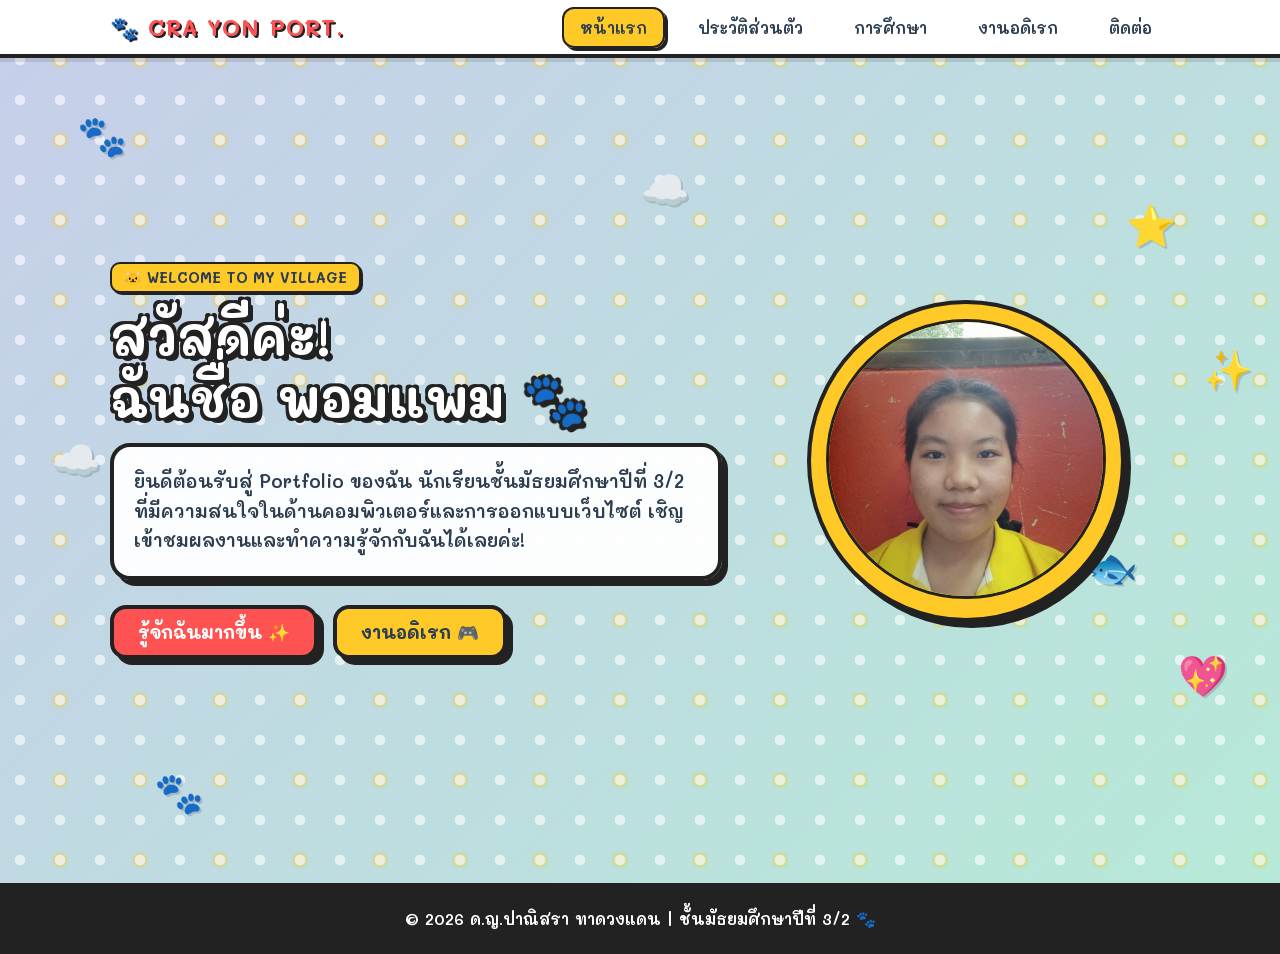
==== commit aeedc942: "Update index.html" ====
--- a/index.html
+++ b/index.html
@@ -23,7 +23,7 @@
     <!-- Navbar -->
     <nav>
         <div class="nav-container">
-            <a href="index.html" class="logo">🐾 CAT TOWN PORT.</a>
+            <a href="index.html" class="logo">🐾 CRA YON PORT.</a>
             <ul class="nav-links">
                 <li><a href="index.html" class="active">หน้าแรก</a></li>
                 <li><a href="profile.html">ประวัติส่วนตัว</a></li>
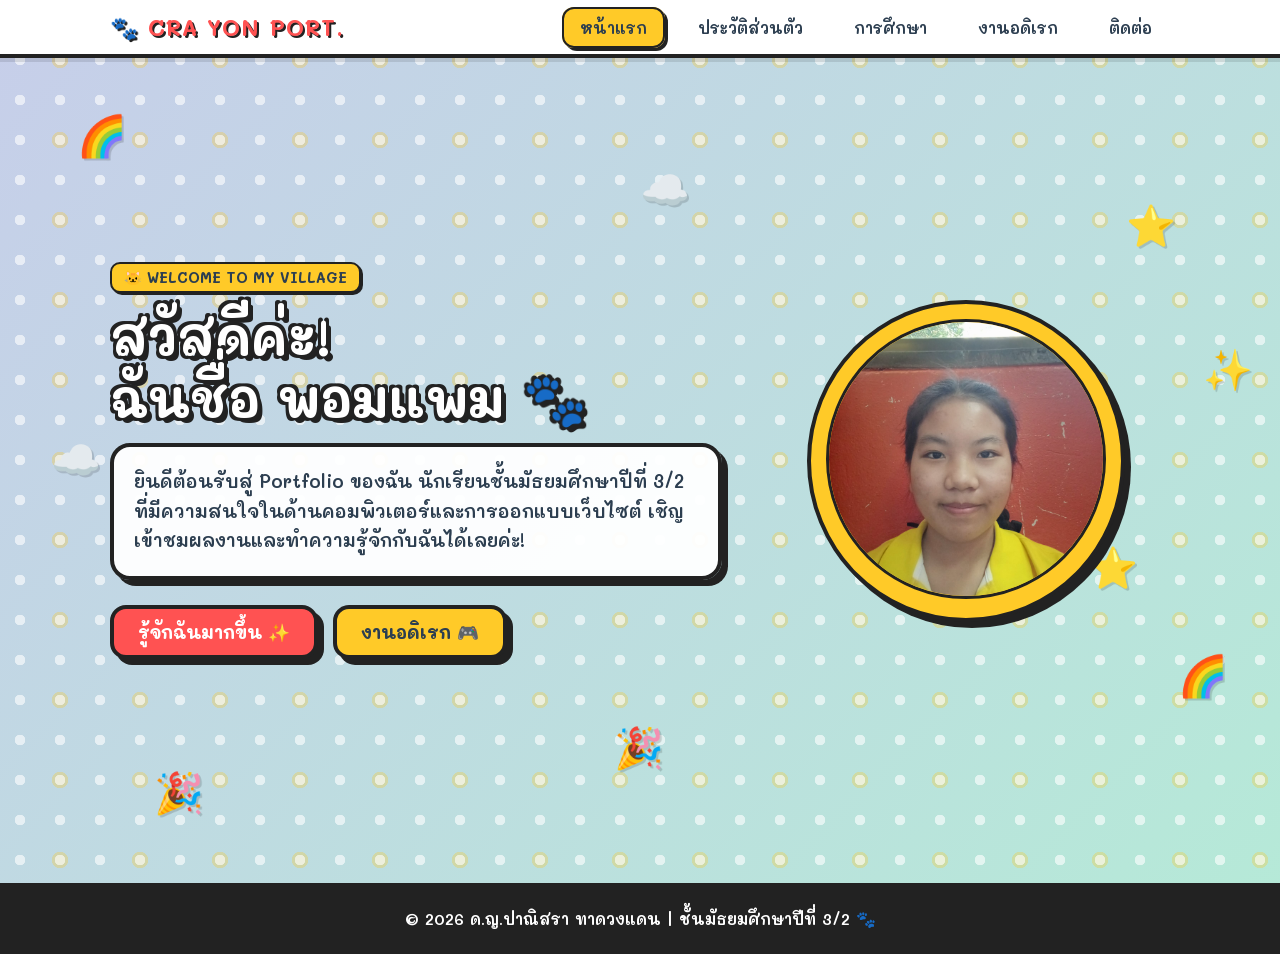
==== commit 7d285681: "Update index.html" ====
--- a/index.html
+++ b/index.html
@@ -10,14 +10,15 @@
 
     <!-- ไอคอนน่ารักลอยพื้นหลัง -->
     <div class="bg-decorations">
-        <span class="decor-item item1">🐾</span>
+        <span class="decor-item item1">🌈</span>
         <span class="decor-item item2">⭐</span>
         <span class="decor-item item3">☁️</span>
-        <span class="decor-item item4">💖</span>
-        <span class="decor-item item5">🐾</span>
+        <span class="decor-item item4">🌈</span>
+        <span class="decor-item item5"> 🎉</span>
         <span class="decor-item item6">☁️</span>
-        <span class="decor-item item7">🐟</span>
+        <span class="decor-item item7">⭐</span>
         <span class="decor-item item8">✨</span>
+        <span class="decor-item item9">🎉</span>
     </div>
 
     <!-- Navbar -->
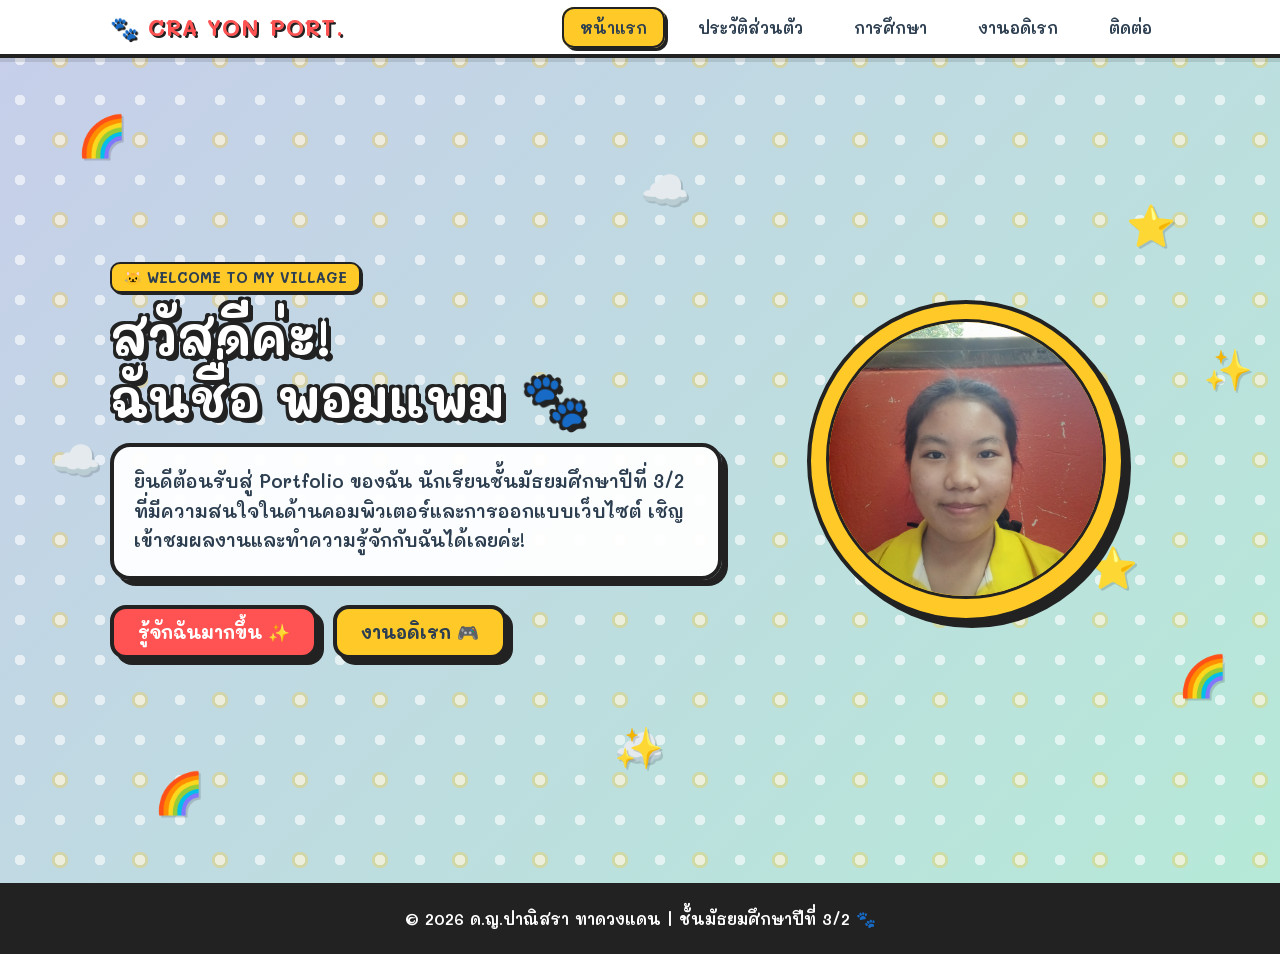
==== commit fe4b8e4f: "Update index.html" ====
--- a/index.html
+++ b/index.html
@@ -14,11 +14,12 @@
         <span class="decor-item item2">⭐</span>
         <span class="decor-item item3">☁️</span>
         <span class="decor-item item4">🌈</span>
-        <span class="decor-item item5"> 🎉</span>
+        <span class="decor-item item5"> 🌈</span>
         <span class="decor-item item6">☁️</span>
         <span class="decor-item item7">⭐</span>
         <span class="decor-item item8">✨</span>
-        <span class="decor-item item9">🎉</span>
+        <span class="decor-item item9">☁️</span>
+        <span class="decor-item item9">✨</span>
     </div>
 
     <!-- Navbar -->
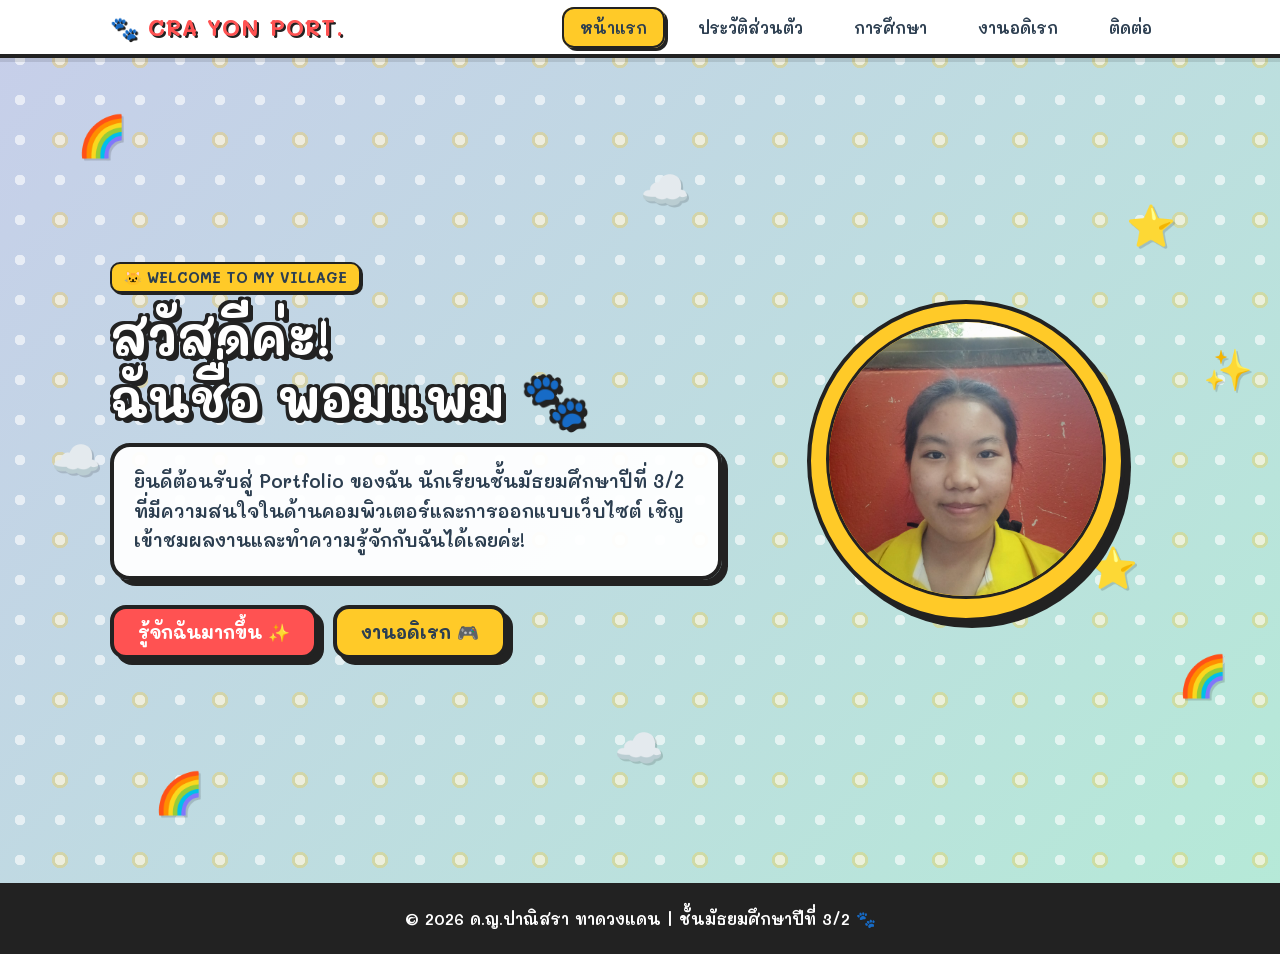
==== commit 247f33c2: "Update index.html" ====
--- a/index.html
+++ b/index.html
@@ -19,7 +19,7 @@
         <span class="decor-item item7">⭐</span>
         <span class="decor-item item8">✨</span>
         <span class="decor-item item9">☁️</span>
-        <span class="decor-item item9">✨</span>
+        <span class="decor-item item10">✨</span>
     </div>
 
     <!-- Navbar -->
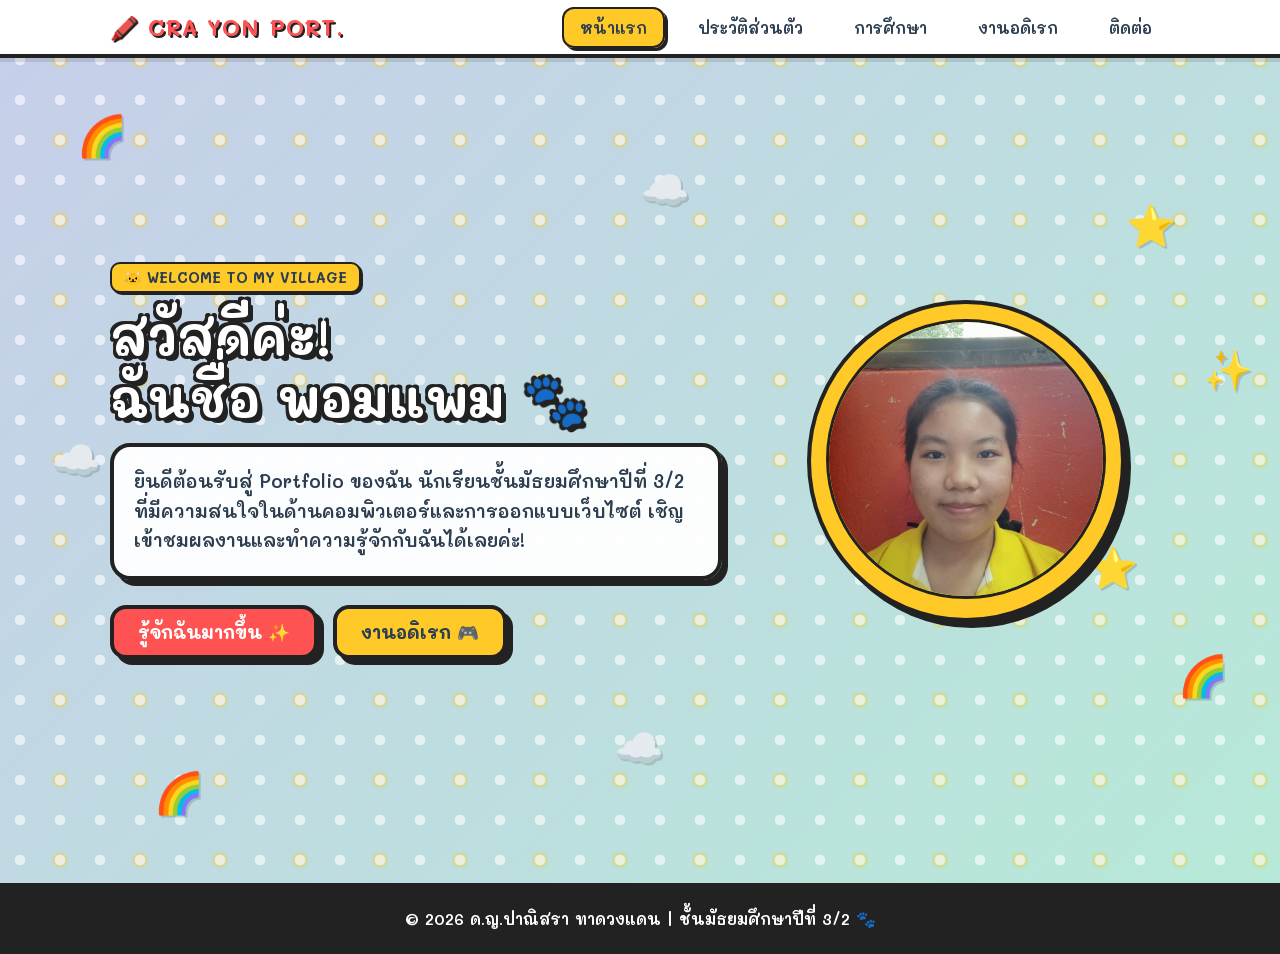
==== commit 9d2484b1: "Update index.html" ====
--- a/index.html
+++ b/index.html
@@ -25,7 +25,7 @@
     <!-- Navbar -->
     <nav>
         <div class="nav-container">
-            <a href="index.html" class="logo">🐾 CRA YON PORT.</a>
+            <a href="index.html" class="logo">🖍️ CRA YON PORT.</a>
             <ul class="nav-links">
                 <li><a href="index.html" class="active">หน้าแรก</a></li>
                 <li><a href="profile.html">ประวัติส่วนตัว</a></li>
